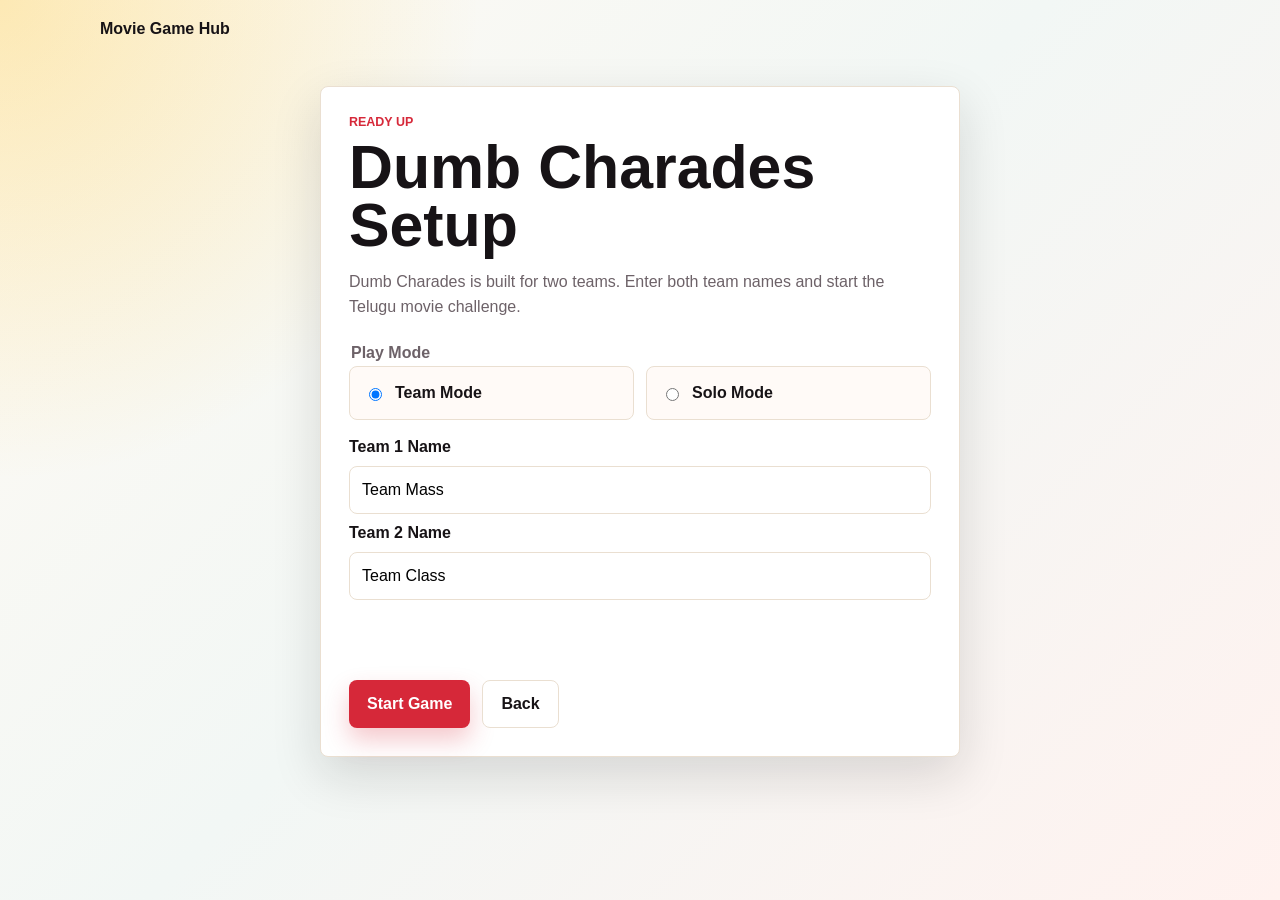
==== setup.html @ 961767ae "Build Telugu movie charades app" ====
<!DOCTYPE html>
<html lang="en">
<head>
  <meta charset="UTF-8">
  <meta name="viewport" content="width=device-width, initial-scale=1.0">
  <title>Game Setup | Movie Game Hub</title>
  <link rel="stylesheet" href="css/global.css">
  <link rel="stylesheet" href="css/setup.css">
</head>
<body>
  <header class="app-header">
    <a class="brand" href="dashboard.html">Movie Game Hub</a>
  </header>

  <main class="page setup-page">
    <section class="setup-panel">
      <p class="eyebrow">Ready Up</p>
      <h1 data-setup-title>Game Setup</h1>

      <p class="setup-note" data-setup-note></p>

      <form data-setup-form novalidate>
        <input type="hidden" id="gameKey" name="game">

        <fieldset data-mode-fieldset>
          <legend>Play Mode</legend>
          <label class="mode-option">
            <input type="radio" name="mode" value="team" checked>
            <span>Team Mode</span>
          </label>
          <label class="mode-option">
            <input type="radio" name="mode" value="solo">
            <span>Solo Mode</span>
          </label>
        </fieldset>

        <div class="team-fields" data-team-fields>
          <label for="teamOne">Team 1 Name</label>
          <input id="teamOne" type="text" value="Team Mass" maxlength="24">

          <label for="teamTwo">Team 2 Name</label>
          <input id="teamTwo" type="text" value="Team Class" maxlength="24">
        </div>

        <p class="form-error" data-form-error role="alert"></p>
        <div class="action-row">
          <button class="button primary" type="submit">Start Game</button>
          <a class="button secondary" href="dashboard.html">Back</a>
        </div>
      </form>
    </section>
  </main>

  <script src="js/movies.js"></script>
  <script src="js/shuffle.js"></script>
  <script src="js/gameEngine.js"></script>
  <script src="js/setup.js"></script>
</body>
</html>
---- css/global.css ----
:root {
  --ink: #171316;
  --muted: #6d6268;
  --paper: #fffaf3;
  --panel: #ffffff;
  --line: #eadfd1;
  --accent: #d62839;
  --accent-dark: #a31828;
  --gold: #f7b801;
  --teal: #008f8c;
  --green: #2a9d52;
  --shadow: 0 18px 50px rgba(23, 19, 22, 0.14);
}

* {
  box-sizing: border-box;
}

body {
  margin: 0;
  min-height: 100vh;
  color: var(--ink);
  font-family: Arial, Helvetica, sans-serif;
  background:
    radial-gradient(circle at top left, rgba(247, 184, 1, 0.26), transparent 30rem),
    linear-gradient(135deg, #fffaf3 0%, #f2f7f5 48%, #fff2ef 100%);
}

a {
  color: inherit;
  text-decoration: none;
}

img {
  display: block;
  max-width: 100%;
}

button,
input {
  font: inherit;
}

.app-header {
  display: flex;
  align-items: center;
  justify-content: space-between;
  max-width: 1120px;
  margin: 0 auto;
  padding: 20px;
}

.brand {
  font-weight: 800;
  letter-spacing: 0;
}

.page {
  width: min(1120px, calc(100% - 32px));
  margin: 0 auto;
  padding: 28px 0 56px;
}

.page-heading {
  margin-bottom: 24px;
}

.eyebrow {
  margin: 0 0 10px;
  color: var(--accent);
  font-size: 0.78rem;
  font-weight: 800;
  text-transform: uppercase;
}

h1,
h2,
h3,
p {
  overflow-wrap: anywhere;
}

h1 {
  margin: 0;
  font-size: clamp(2.25rem, 6vw, 5rem);
  line-height: 0.95;
}

.page-heading h1,
.setup-panel h1,
.result-screen h1 {
  font-size: clamp(2rem, 5vw, 3.8rem);
}

.button {
  display: inline-flex;
  align-items: center;
  justify-content: center;
  min-height: 48px;
  padding: 12px 18px;
  border: 0;
  border-radius: 8px;
  font-weight: 800;
  cursor: pointer;
  transition: transform 160ms ease, box-shadow 160ms ease, background 160ms ease;
}

.button:hover {
  transform: translateY(-1px);
}

.button.primary {
  color: #fff;
  background: var(--accent);
  box-shadow: 0 12px 24px rgba(214, 40, 57, 0.25);
}

.button.primary:hover {
  background: var(--accent-dark);
}

.button.secondary {
  color: var(--ink);
  background: #fff;
  border: 1px solid var(--line);
}

.button.success {
  color: #fff;
  background: var(--green);
}

.button.warning {
  color: #171316;
  background: var(--gold);
}

.action-row {
  display: flex;
  flex-wrap: wrap;
  gap: 12px;
  margin-top: 22px;
}

.home-shell {
  min-height: 100vh;
}

.hero {
  min-height: 100vh;
  display: flex;
  align-items: center;
  padding: 32px;
  background:
    linear-gradient(90deg, rgba(23, 19, 22, 0.84), rgba(23, 19, 22, 0.22)),
    url("../assets/images/hero-cinema.svg") center/cover no-repeat;
}

.hero-content {
  width: min(680px, 100%);
  color: #fff;
}

.hero-content p:not(.eyebrow) {
  max-width: 560px;
  color: rgba(255, 255, 255, 0.86);
  font-size: clamp(1rem, 2.5vw, 1.3rem);
  line-height: 1.6;
}

.hero .eyebrow {
  color: var(--gold);
}

@media (max-width: 640px) {
  .page {
    width: min(100% - 24px, 1120px);
    padding-top: 14px;
  }

  .app-header {
    padding: 16px 12px;
  }

  .hero {
    align-items: flex-end;
    padding: 24px;
  }

  .button {
    width: 100%;
  }
}
---- css/setup.css ----
.setup-page {
  display: grid;
  place-items: start center;
}

.setup-panel {
  width: min(640px, 100%);
  padding: 28px;
  border: 1px solid var(--line);
  border-radius: 8px;
  background: var(--panel);
  box-shadow: var(--shadow);
}

form {
  display: grid;
  gap: 18px;
  margin-top: 24px;
}

.setup-note {
  margin: 14px 0 0;
  color: var(--muted);
  line-height: 1.6;
}

fieldset {
  display: grid;
  grid-template-columns: repeat(2, minmax(0, 1fr));
  gap: 12px;
  padding: 0;
  margin: 0;
  border: 0;
}

legend {
  grid-column: 1 / -1;
  margin-bottom: 4px;
  color: var(--muted);
  font-weight: 800;
}

.mode-option {
  display: flex;
  align-items: center;
  gap: 10px;
  min-height: 54px;
  padding: 14px;
  border: 1px solid var(--line);
  border-radius: 8px;
  background: #fffaf7;
  cursor: pointer;
}

.team-fields {
  display: grid;
  gap: 10px;
}

label {
  font-weight: 800;
}

input[type="text"] {
  width: 100%;
  min-height: 48px;
  padding: 12px;
  border: 1px solid var(--line);
  border-radius: 8px;
  background: #fff;
}

.form-error {
  min-height: 22px;
  margin: 0;
  color: var(--accent);
  font-weight: 800;
}

@media (max-width: 560px) {
  .setup-panel {
    padding: 20px;
  }

  fieldset {
    grid-template-columns: 1fr;
  }
}
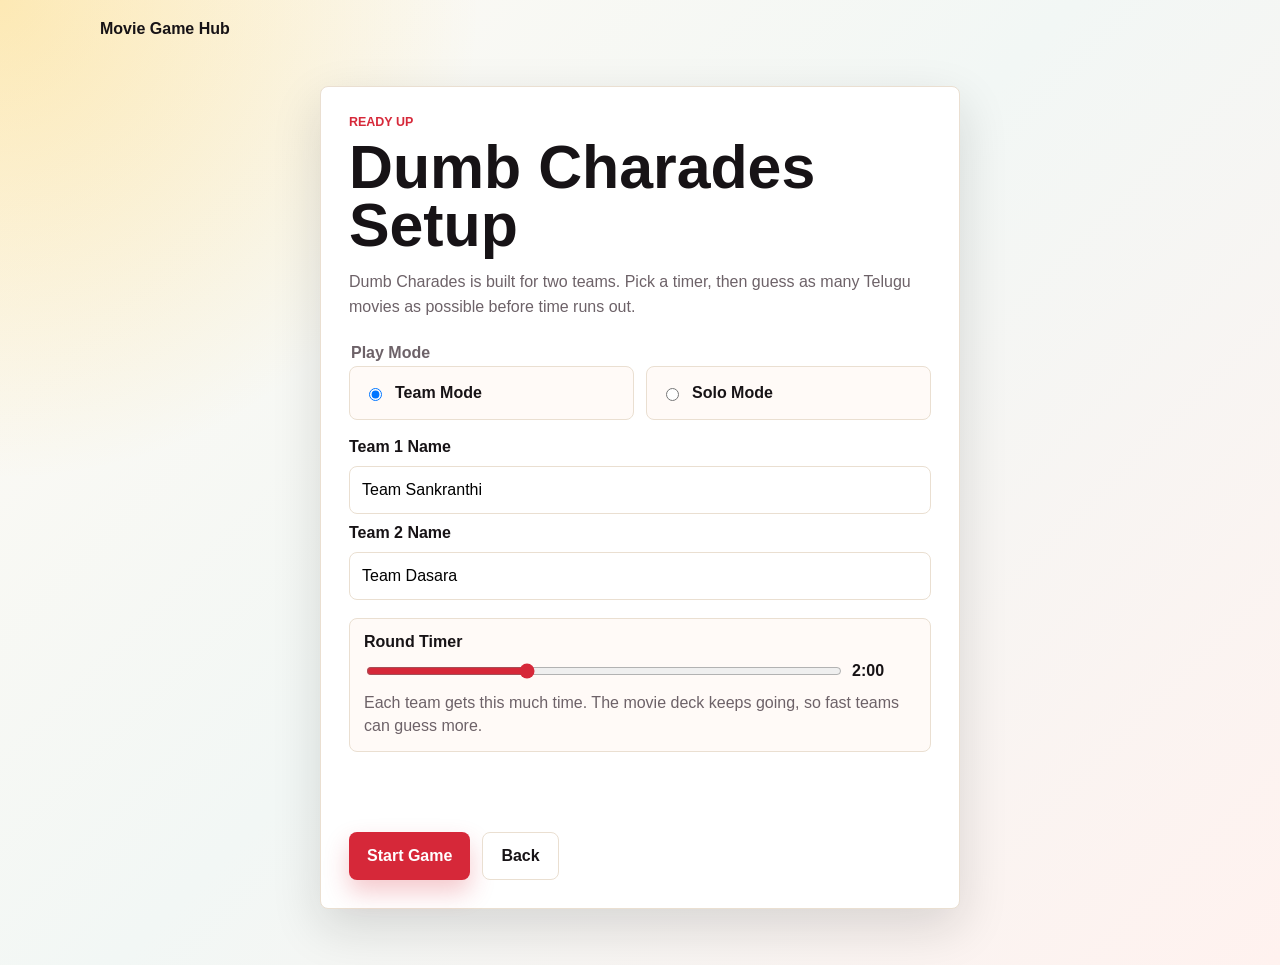
==== commit d89c3db0: "Improve Telugu charades timed gameplay" ====
--- a/setup.html
+++ b/setup.html
@@ -42,6 +42,15 @@
           <input id="teamTwo" type="text" value="Team Class" maxlength="24">
         </div>
 
+        <div class="timer-fields" data-timer-fields hidden>
+          <label for="roundSeconds">Round Timer</label>
+          <div class="timer-control">
+            <input id="roundSeconds" type="range" min="30" max="300" step="15" value="120">
+            <strong data-timer-preview>2:00</strong>
+          </div>
+          <p>Each team gets this much time. The movie deck keeps going, so fast teams can guess more.</p>
+        </div>
+
         <p class="form-error" data-form-error role="alert"></p>
         <div class="action-row">
           <button class="button primary" type="submit">Start Game</button>
--- a/css/setup.css
+++ b/css/setup.css
@@ -57,6 +57,33 @@
   gap: 10px;
 }
 
+.timer-fields {
+  display: grid;
+  gap: 10px;
+  padding: 14px;
+  border: 1px solid var(--line);
+  border-radius: 8px;
+  background: #fffaf7;
+}
+
+.timer-fields p {
+  margin: 0;
+  color: var(--muted);
+  line-height: 1.45;
+}
+
+.timer-control {
+  display: grid;
+  grid-template-columns: minmax(0, 1fr) 64px;
+  align-items: center;
+  gap: 12px;
+}
+
+input[type="range"] {
+  width: 100%;
+  accent-color: var(--accent);
+}
+
 label {
   font-weight: 800;
 }
